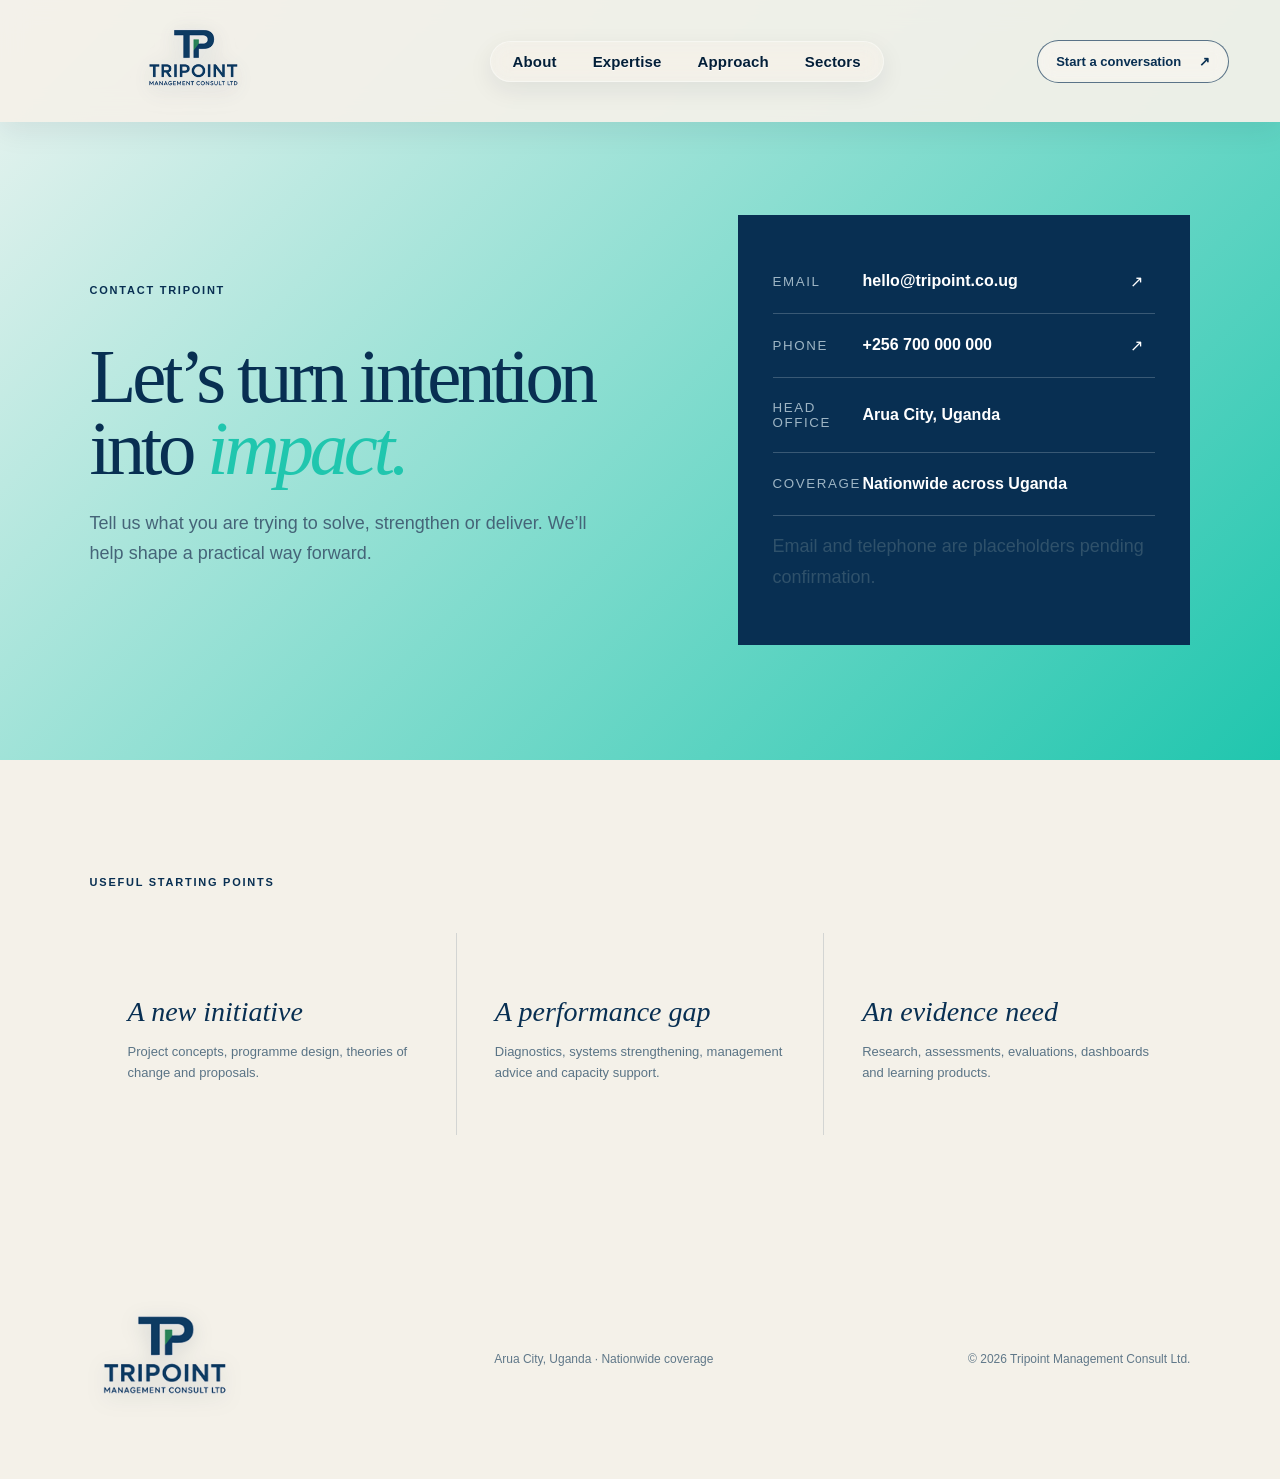
==== contact.html @ 62d31b32 "Add individual company pages" ====
<!doctype html><html lang="en"><head><meta charset="UTF-8"><meta name="viewport" content="width=device-width,initial-scale=1"><meta name="description" content="Contact Tripoint Management Consult Limited."><title>Contact | Tripoint</title><link rel="stylesheet" href="styles.css"><script defer src="script.js"></script></head><body class="inner-page"><header class="site-header"><a class="brand" href="index.html"><img src="assets/tripoint-logo-transparent.png" alt="Tripoint"></a><nav class="desktop-nav"><a href="about.html">About</a><a href="expertise.html">Expertise</a><a href="approach.html">Approach</a><a href="sectors.html">Sectors</a></nav><a class="nav-cta active" href="contact.html">Start a conversation <span>↗</span></a><button class="menu-toggle" aria-expanded="false" aria-controls="mobile-nav"><span></span><span></span><span></span></button><nav class="mobile-nav" id="mobile-nav"><a href="about.html">About</a><a href="expertise.html">Expertise</a><a href="approach.html">Approach</a><a href="sectors.html">Sectors</a><a href="contact.html">Contact</a></nav></header><main><section class="contact-page"><div class="reveal"><p class="section-kicker">Contact Tripoint</p><h1>Let’s turn intention<br>into <em>impact.</em></h1><p>Tell us what you are trying to solve, strengthen or deliver. We’ll help shape a practical way forward.</p></div><div class="contact-panel reveal"><a href="mailto:hello@tripoint.co.ug"><small>Email</small><strong>hello@tripoint.co.ug</strong><span>↗</span></a><a href="tel:+256700000000"><small>Phone</small><strong>+256 700 000 000</strong><span>↗</span></a><div><small>Head office</small><strong>Arua City, Uganda</strong></div><div><small>Coverage</small><strong>Nationwide across Uganda</strong></div><p class="placeholder-note">Email and telephone are placeholders pending confirmation.</p></div></section><section class="page-section"><p class="section-kicker">Useful starting points</p><div class="compact-grid"><article><h3>A new initiative</h3><p>Project concepts, programme design, theories of change and proposals.</p></article><article><h3>A performance gap</h3><p>Diagnostics, systems strengthening, management advice and capacity support.</p></article><article><h3>An evidence need</h3><p>Research, assessments, evaluations, dashboards and learning products.</p></article></div></section></main><footer class="simple-footer"><img src="assets/tripoint-logo-transparent.png" alt="Tripoint"><p>Arua City, Uganda · Nationwide coverage</p><p>© <span id="year"></span> Tripoint Management Consult Ltd.</p></footer></body></html>
---- styles.css ----
:root{--ink:#082f52;--ink-2:#071f35;--mint:#20c6ae;--paper:#f4f1e9;--white:#fff;--line:rgba(8,47,82,.15);--orange:#ef7554;--serif:Georgia,'Times New Roman',serif;--sans:Arial,Helvetica,sans-serif}*{box-sizing:border-box}html{scroll-behavior:smooth}body{margin:0;background:var(--paper);color:var(--ink);font-family:var(--sans);overflow-x:hidden}.noise{position:fixed;inset:0;pointer-events:none;z-index:99;opacity:.025;background-image:url("data:image/svg+xml,%3Csvg viewBox='0 0 140 140' xmlns='http://www.w3.org/2000/svg'%3E%3Cfilter id='n'%3E%3CfeTurbulence type='fractalNoise' baseFrequency='.9' numOctaves='3' stitchTiles='stitch'/%3E%3C/filter%3E%3Crect width='100%25' height='100%25' filter='url(%23n)' opacity='.8'/%3E%3C/svg%3E")}.site-header{height:90px;padding:12px 4vw;display:flex;align-items:center;justify-content:space-between;border-bottom:1px solid var(--line);position:absolute;top:0;left:0;width:100%;z-index:20}.brand{background:white;border-radius:4px;padding:8px 12px;display:block}.brand img{width:120px;height:50px;object-fit:contain;display:block}.desktop-nav{display:flex;gap:36px}.desktop-nav a,.nav-cta,.mobile-nav a{color:var(--ink);text-decoration:none;font-size:13px;font-weight:700}.nav-cta{border:1px solid var(--ink);border-radius:99px;padding:13px 18px}.nav-cta span,.button span{margin-left:14px}.menu-toggle,.mobile-nav{display:none}.hero{min-height:810px;padding:150px 5vw 42px;position:relative;display:grid;grid-template-columns:1fr 1fr;align-items:center;background:radial-gradient(circle at 83% 20%,rgba(32,198,174,.12),transparent 26%),var(--paper)}.hero-copy{z-index:3}.eyebrow,.section-kicker{text-transform:uppercase;font-size:11px;letter-spacing:.16em;font-weight:800}.eyebrow span{width:28px;height:2px;display:inline-block;background:var(--mint);vertical-align:middle;margin-right:10px}.hero h1,.section h2{font:400 clamp(58px,6vw,98px)/.92 var(--serif);letter-spacing:-.055em;margin:25px 0}.hero h1 em,.section h2 em{font-weight:400;color:var(--mint)}.hero-lede{max-width:550px;font-size:18px;line-height:1.7;color:#385a72}.hero-actions{display:flex;align-items:center;gap:32px;margin-top:38px}.button{padding:17px 22px;border-radius:99px;text-decoration:none;font-size:13px;font-weight:800}.primary{background:var(--ink);color:white}.text-link{color:var(--ink);text-decoration:none;font-size:13px;font-weight:800;border-bottom:1px solid currentColor;padding-bottom:5px}.text-link span{margin-left:14px}.hero-art{height:570px;position:relative}.hero-orbit{position:absolute;border:1px solid rgba(8,47,82,.18);border-radius:50%}.orbit-one{width:470px;height:470px;top:30px;left:50px}.orbit-two{width:300px;height:300px;top:110px;left:140px}.image-tile{position:absolute;margin:0;overflow:hidden;box-shadow:0 30px 80px rgba(7,31,53,.18)}.image-tile img{width:100%;height:100%;object-fit:cover}.tile-main{width:390px;height:480px;right:12px;top:25px;border-radius:180px 180px 18px 18px}.tile-growth{width:175px;height:220px;left:22px;bottom:28px;border:9px solid var(--paper);transform:rotate(-5deg)}.floating-card{position:absolute;background:var(--white);padding:18px 22px;box-shadow:0 20px 60px rgba(7,31,53,.13);z-index:3}.floating-card small{display:block;color:var(--mint);font-weight:bold}.floating-card strong{font:italic 28px var(--serif)}.floating-card p{font-size:11px;margin:4px 0 0;color:#547085}.card-insight{top:38px;left:10px;transform:rotate(-3deg)}.card-impact{right:-20px;bottom:28px;transform:rotate(3deg)}.stamp{position:absolute;z-index:4;right:270px;top:238px;width:122px;height:122px;border-radius:50%;background:var(--mint);display:grid;place-content:center;text-align:center;font:700 13px/1.25 var(--sans);transform:rotate(8deg)}.stamp span{font:italic 20px var(--serif)}.hero-footer{position:absolute;bottom:26px;left:5vw;right:5vw;border-top:1px solid var(--line);padding-top:18px;display:flex;gap:55px;align-items:center;font-size:11px;text-transform:uppercase;letter-spacing:.08em}.hero-footer p{margin:0}.hero-footer a{margin-left:auto;color:var(--ink);text-decoration:none}.section{padding:110px 6vw}.section-kicker{margin-bottom:45px}.statement-grid{display:grid;grid-template-columns:1.6fr .8fr;gap:9vw}.statement h2{font-size:clamp(48px,5.6vw,84px);margin:0}.statement-copy{font-size:16px;line-height:1.8;color:#48657a}.statement-copy p:first-child{font-size:19px;color:var(--ink)}.principles{display:grid;grid-template-columns:repeat(3,1fr);margin-top:80px;border-top:1px solid var(--line)}.principles article{padding:28px;border-right:1px solid var(--line)}.principles article:first-child{padding-left:0}.principles span,.why-grid span{color:var(--mint);font-size:12px}.principles h3{font:italic 34px var(--serif);margin:32px 0 8px}.principles p{color:#607889;font-size:13px}.services,.sectors{background:var(--ink-2);color:white}.services-heading{display:flex;justify-content:space-between;align-items:end;border-bottom:1px solid rgba(255,255,255,.15);padding-bottom:55px}.section-kicker.light{color:#86a4b9}.services-heading h2,.sector-title h2{font-size:clamp(50px,5vw,78px);margin:0}.services-heading>p{max-width:400px;color:#a9bdcb;line-height:1.7}.service-item{display:grid;grid-template-columns:65px 1fr 50px;gap:20px;padding:30px 5px;border-bottom:1px solid rgba(255,255,255,.14);align-items:center;transition:.3s}.service-item:hover{padding-left:18px;background:rgba(255,255,255,.04)}.service-no{color:var(--mint);font-size:11px}.service-item h3{font:400 30px var(--serif);margin:0}.service-item p{color:#94abbb;margin:7px 0 0}.service-arrow{border:1px solid rgba(255,255,255,.3);width:42px;height:42px;border-radius:50%;display:grid;place-items:center}.approach{display:grid;grid-template-columns:.9fr .7fr;gap:7vw}.approach-intro h2{font-size:clamp(50px,5vw,76px)}.approach-intro>p{line-height:1.7;color:#526d80;max-width:480px}.approach-visual{position:relative;height:430px;background:white;overflow:hidden;transform:rotate(2deg)}.approach-visual img{width:100%;height:100%;object-fit:cover;mix-blend-mode:multiply}.visual-label{position:absolute;right:18px;bottom:18px;background:var(--mint);padding:16px;font:italic 20px var(--serif)}.steps{grid-column:1/-1;display:grid;grid-template-columns:repeat(6,1fr);border-top:1px solid var(--line);margin-top:45px}.steps article{padding:28px 18px 10px;border-right:1px solid var(--line);min-height:190px}.steps article.active{background:var(--ink);color:white}.steps span{font-size:11px;color:var(--mint)}.steps h3{font:italic 25px var(--serif);margin:35px 0 10px}.steps p{font-size:12px;line-height:1.5;color:#60788a}.steps .active p{color:#a8bdcc}.sector-layout{display:grid;grid-template-columns:.8fr 1.2fr;gap:9vw}.sector-title p{color:#9fb4c2;line-height:1.7;max-width:430px}.sector-cloud{display:flex;flex-wrap:wrap;align-content:center;gap:12px}.sector-cloud span{border:1px solid rgba(255,255,255,.28);border-radius:99px;padding:15px 19px;font-size:13px}.sector-cloud span:nth-child(3n+1){background:var(--mint);color:var(--ink);border-color:var(--mint)}.sector-collage{margin-top:75px;display:grid;grid-template-columns:1fr .75fr .85fr;height:390px;gap:12px}.sector-collage figure{margin:0;overflow:hidden}.sector-collage img{width:100%;height:100%;object-fit:cover}.sector-collage figure:first-child img{mix-blend-mode:screen}.collage-note{background:var(--paper);color:var(--ink);padding:34px;display:flex;flex-direction:column;justify-content:center}.collage-note span{font-size:11px;text-transform:uppercase;letter-spacing:.15em;color:var(--orange)}.collage-note strong{font:italic 34px/1.05 var(--serif);margin:30px 0 15px}.collage-note p{font-size:12px;line-height:1.5}.why{display:grid;grid-template-columns:.8fr 1.2fr;gap:9vw}.why-copy h2{font-size:clamp(48px,5vw,74px)}.why-grid{display:grid;grid-template-columns:1fr 1fr}.why-grid article{padding:32px;border-bottom:1px solid var(--line);border-left:1px solid var(--line)}.why-grid h3{font:italic 28px var(--serif);margin:30px 0 10px}.why-grid p{color:#5c7587;font-size:13px;line-height:1.6}.contact{background:var(--mint);display:grid;grid-template-columns:.8fr 1fr;gap:8vw;align-items:center}.contact-art{height:500px;position:relative;background:white;overflow:hidden}.contact-art img{width:100%;height:100%;object-fit:cover;mix-blend-mode:multiply}.contact-badge{position:absolute;right:18px;bottom:18px;background:var(--ink);color:white;width:150px;height:150px;border-radius:50%;display:grid;place-content:center;text-align:center;font:italic 22px/1.2 var(--serif);transform:rotate(-5deg)}.contact-copy h2{font-size:clamp(50px,5vw,78px)}.contact-copy h2 em{color:white}.contact-copy>p{max-width:520px;line-height:1.7}.contact-links{margin-top:38px;border-top:1px solid rgba(8,47,82,.3)}.contact-links a{display:grid;grid-template-columns:90px 1fr 30px;align-items:center;padding:19px 0;border-bottom:1px solid rgba(8,47,82,.3);color:var(--ink);text-decoration:none}.contact-links small{text-transform:uppercase;letter-spacing:.12em}.placeholder-note{display:block;margin-top:15px;opacity:.65}footer{padding:55px 5vw 30px;background:var(--paper);display:grid;grid-template-columns:1.4fr 1fr 1fr 1.2fr;gap:30px;align-items:start}footer img{width:130px}footer small{text-transform:uppercase;letter-spacing:.13em;font-size:9px;color:#6b8190}footer p{font-size:12px;line-height:1.6}.footer-end{text-align:right}.footer-end a{color:var(--ink);text-decoration:none;font-weight:bold}.reveal{opacity:0;transform:translateY(22px);transition:opacity .75s ease,transform .75s ease}.reveal.visible{opacity:1;transform:none}
@media(max-width:900px){.desktop-nav,.nav-cta{display:none}.menu-toggle{display:flex;background:none;border:0;flex-direction:column;gap:6px;padding:12px}.menu-toggle span{width:26px;height:2px;background:var(--ink)}.mobile-nav{display:flex;position:absolute;top:78px;left:4vw;right:4vw;background:var(--ink);padding:25px;flex-direction:column;gap:20px;transform:scaleY(0);transform-origin:top;opacity:0;transition:.25s}.mobile-nav.open{transform:scaleY(1);opacity:1}.mobile-nav a{color:white}.hero{grid-template-columns:1fr;padding-top:135px}.hero-art{margin-top:35px}.hero-footer{display:none}.statement-grid,.approach,.sector-layout,.why,.contact{grid-template-columns:1fr}.steps{grid-template-columns:repeat(3,1fr)}.sector-collage{grid-template-columns:1fr 1fr;height:auto}.sector-collage figure{height:330px}.collage-note{grid-column:1/-1}.services-heading{align-items:start;gap:30px}.services-heading,.hero-actions{flex-direction:column}.why-grid{margin-top:0}footer{grid-template-columns:1fr 1fr}.footer-end{text-align:left}}
@media(max-width:600px){.site-header{height:78px}.brand img{width:92px;height:38px}.hero{padding:115px 22px 50px;min-height:auto}.hero h1{font-size:53px}.hero-art{height:470px}.tile-main{width:77%;height:380px}.tile-growth{width:145px;height:180px;left:-5px}.card-insight{display:none}.card-impact{right:0}.stamp{right:auto;left:10px;top:205px}.section{padding:78px 22px}.section h2{font-size:47px}.statement-grid{gap:35px}.principles{grid-template-columns:1fr}.principles article{border-right:0;border-bottom:1px solid var(--line);padding-left:0}.services-heading h2,.sector-title h2{font-size:47px}.services-heading>p{margin:0}.service-item{grid-template-columns:40px 1fr 35px}.service-item h3{font-size:23px}.service-item p{font-size:12px}.service-arrow{width:34px;height:34px}.approach-visual{height:360px}.steps{grid-template-columns:1fr 1fr}.steps article{min-height:170px}.sector-collage{display:block}.sector-collage figure{height:280px;margin-bottom:12px}.why-grid{grid-template-columns:1fr}.why-grid article{border-left:0;padding-left:0}.contact-art{height:360px}.contact-copy h2{font-size:48px}.contact-links a{grid-template-columns:65px 1fr 20px}.contact-links strong{font-size:13px}footer{grid-template-columns:1fr}.footer-end{text-align:left}}
@media(prefers-reduced-motion:reduce){html{scroll-behavior:auto}.reveal{opacity:1;transform:none;transition:none}}

/* Transparent cutouts and dimensional collage treatment */
.brand{background:transparent;padding:0}.brand img{width:145px;height:60px;filter:drop-shadow(0 5px 12px rgba(7,31,53,.16))}
.tile-main{width:335px;height:430px;right:10px;top:30px;opacity:.72}
.tile-growth{display:none}
.hero-cutout{position:absolute;z-index:3;object-fit:contain;filter:drop-shadow(0 30px 24px rgba(7,31,53,.3));transform-origin:center bottom}
.hero-consultant{width:340px;height:400px;right:175px;bottom:5px;transform:rotate(-4deg)}
.hero-capital{width:225px;height:310px;right:-65px;bottom:-12px;transform:rotate(9deg)}
.approach-visual{background:linear-gradient(145deg,#dff8f2,#fff);isolation:isolate}
.approach-visual:after{content:'';position:absolute;left:14%;right:12%;bottom:25px;height:30px;border-radius:50%;background:rgba(7,31,53,.2);filter:blur(18px);z-index:-1}
.approach-visual img{width:115%;height:112%;object-fit:contain;mix-blend-mode:normal;position:relative;z-index:2;filter:drop-shadow(18px 24px 15px rgba(7,31,53,.24));transform:translate(-6%,3%) rotate(-2deg)}
.depth-disc{position:absolute;width:330px;height:330px;border-radius:50%;background:var(--mint);right:-50px;top:45px;box-shadow:-22px 24px 0 rgba(8,47,82,.12);z-index:0}
.cutout-stage{position:relative;isolation:isolate;overflow:visible!important;background:radial-gradient(circle at 45% 45%,rgba(32,198,174,.2),transparent 56%)}
.cutout-stage:after{content:'';position:absolute;left:15%;right:15%;bottom:5%;height:28px;background:#0008;border-radius:50%;filter:blur(18px);z-index:-1}
.cutout-stage img{position:absolute;width:108%;height:112%;object-fit:contain;filter:drop-shadow(12px 24px 16px rgba(0,0,0,.36));z-index:2}
.stage-project img{left:-5%;top:-5%;transform:rotate(-6deg)}
.stage-capital img{left:4%;top:-7%;transform:rotate(8deg) scale(1.06)}
.stage-ring{position:absolute;width:245px;height:245px;border:42px solid var(--mint);border-radius:50%;left:18%;top:18%;transform:rotateX(66deg) rotateZ(-10deg);box-shadow:0 18px 0 rgba(0,0,0,.15);z-index:1}
.stage-grid{position:absolute;inset:12%;background-image:linear-gradient(rgba(255,255,255,.11) 1px,transparent 1px),linear-gradient(90deg,rgba(255,255,255,.11) 1px,transparent 1px);background-size:28px 28px;transform:perspective(300px) rotateX(57deg);z-index:0}
.contact-art{background:linear-gradient(145deg,#f8f5ed,#dff8f2);isolation:isolate}
.contact-art:after{content:'';position:absolute;left:12%;right:12%;bottom:7%;height:30px;border-radius:50%;background:rgba(7,31,53,.22);filter:blur(16px);z-index:-1}
.contact-art img{width:105%;height:105%;object-fit:contain;mix-blend-mode:normal;position:relative;z-index:2;filter:drop-shadow(14px 28px 18px rgba(7,31,53,.25));transform:translate(-5%,-2%) rotate(-4deg)}
.contact-ring{position:absolute;border:1px solid rgba(8,47,82,.24);border-radius:50%;z-index:0}.contact-ring.one{width:330px;height:330px;left:10%;top:15%}.contact-ring.two{width:220px;height:220px;left:22%;top:26%;border-width:35px;border-color:rgba(32,198,174,.3)}
footer img{width:155px;filter:drop-shadow(0 5px 10px rgba(7,31,53,.13))}
@media(max-width:600px){.brand img{width:118px;height:48px}.hero-consultant{width:285px;height:340px;right:75px}.hero-capital{width:160px;height:240px;right:-50px}.tile-main{width:76%;height:350px}.stage-ring{width:190px;height:190px;left:12%;top:20%}}

/* Hero revision: handshake background with consultant kept beside the message */
.site-header{height:112px;border-bottom-color:rgba(8,47,82,.2)}
.brand img{width:205px;height:88px}
.hero{min-height:820px;background-image:linear-gradient(90deg,rgba(244,241,233,.97) 0%,rgba(244,241,233,.92) 37%,rgba(244,241,233,.52) 63%,rgba(244,241,233,.16) 100%),url('assets/1000597042.jpg');background-size:cover;background-position:center 46%;background-repeat:no-repeat}
.hero:after{content:'';position:absolute;inset:0;background:linear-gradient(180deg,transparent 68%,rgba(244,241,233,.84) 100%);pointer-events:none}
.hero-copy,.hero-art,.hero-footer{position:relative;z-index:2}
.hero-art{height:590px}
.hero-consultant{width:520px;height:570px;right:0;bottom:-18px;transform:rotate(-2deg);filter:drop-shadow(0 32px 25px rgba(7,31,53,.38))}
.orbit-one{width:510px;height:510px;left:5%;top:30px;border-color:rgba(8,47,82,.28);background:rgba(32,198,174,.08);backdrop-filter:blur(2px)}
.orbit-two{width:330px;height:330px;left:24%;top:120px;border-color:rgba(255,255,255,.55)}
.card-insight{top:85px;left:2%}.card-impact{right:-1%;bottom:38px}.stamp{right:auto;left:2%;top:300px}
.hero-footer{position:absolute}
@media(max-width:900px){.site-header{height:94px}.brand img{width:170px;height:70px}.hero{grid-template-columns:minmax(0,1.05fr) minmax(150px,.95fr);min-height:700px;padding:125px 4vw 36px;background-image:linear-gradient(90deg,rgba(244,241,233,.96) 0%,rgba(244,241,233,.82) 48%,rgba(244,241,233,.28) 100%),url('assets/1000597042.jpg')}.hero-art{height:490px;margin-top:0}.hero-consultant{width:380px;height:470px;right:-76px;bottom:-10px}.hero h1{font-size:clamp(45px,7.5vw,67px)}.hero-lede{font-size:15px;line-height:1.55;max-width:420px}.hero-actions{align-items:flex-start;gap:18px}.card-insight,.card-impact,.stamp{display:none}.orbit-one{width:360px;height:360px;left:-20px;top:70px}.orbit-two{width:230px;height:230px;left:35px;top:140px}}
@media(max-width:600px){.site-header{height:88px;padding:8px 18px}.brand img{width:158px;height:66px}.hero{grid-template-columns:minmax(0,1.08fr) minmax(118px,.72fr);min-height:620px;padding:110px 16px 25px 20px;align-items:center;background-position:58% center}.hero-copy{align-self:center}.hero h1{font-size:clamp(37px,10.5vw,49px);line-height:.94;margin:15px 0}.eyebrow{font-size:8px;line-height:1.5}.eyebrow span{width:18px;margin-right:6px}.hero-lede{font-size:12px;line-height:1.48;margin-right:-8px}.hero-actions{margin-top:22px}.hero-actions .text-link{display:none}.button{font-size:11px;padding:13px 14px}.hero-art{height:410px;align-self:center}.hero-consultant{width:285px;height:400px;right:-92px;bottom:0}.orbit-one{width:245px;height:245px;left:-35px;top:83px}.orbit-two{display:none}.hero-footer{display:none}}

/* Full-photo hero and strict mobile viewport containment */
html,body{width:100%;max-width:100%;overflow-x:clip}
.hero{overflow:hidden;background-image:linear-gradient(90deg,rgba(7,31,53,.86) 0%,rgba(7,31,53,.69) 42%,rgba(7,31,53,.3) 72%,rgba(7,31,53,.15) 100%),url('assets/1000597042.jpg')}
.hero:after{background:linear-gradient(180deg,rgba(7,31,53,.08) 55%,rgba(7,31,53,.62) 100%)}
.site-header{border-bottom-color:rgba(255,255,255,.3)}
.site-header .brand{background:rgba(255,255,255,.92);padding:5px 11px;border-radius:5px;box-shadow:0 10px 30px rgba(7,31,53,.18);backdrop-filter:blur(8px)}
.desktop-nav a,.nav-cta{color:#fff}.nav-cta{border-color:rgba(255,255,255,.7);background:rgba(7,31,53,.18);backdrop-filter:blur(8px)}
.hero-copy{color:#fff}.hero-lede{color:rgba(255,255,255,.86)}.hero .text-link{color:#fff}.hero-footer{color:#fff;border-top-color:rgba(255,255,255,.35)}.hero-footer a{color:#fff}
.orbit-one{background:rgba(32,198,174,.1);border-color:rgba(255,255,255,.42)}
@media(max-width:900px){.hero{background-image:linear-gradient(90deg,rgba(7,31,53,.9) 0%,rgba(7,31,53,.67) 50%,rgba(7,31,53,.2) 100%),url('assets/1000597042.jpg');overflow:hidden}.hero-copy,.hero-art{min-width:0;max-width:100%}.hero-art{overflow:visible}.menu-toggle span{background:#fff}.mobile-nav{left:16px;right:16px;width:auto}}
@media(max-width:600px){.site-header{max-width:100vw}.hero{width:100%;max-width:100vw;grid-template-columns:minmax(0,58%) minmax(0,42%);padding-left:18px;padding-right:0;background-position:55% center}.hero-copy{width:100%;min-width:0}.hero h1{font-size:clamp(34px,10vw,45px);overflow-wrap:normal}.hero-lede{margin-right:0}.hero-art{width:100%;min-width:0;overflow:visible}.hero-consultant{width:245px;height:360px;right:-72px;max-width:none}.orbit-one{width:210px;height:210px;left:-25px}.brand{max-width:165px}.brand img{width:155px;max-width:100%}.menu-toggle{flex:0 0 auto}}

/* Final hero positioning */
.hero-orbit{display:none}
.brand img{width:235px;height:94px}
.hero-consultant{bottom:34px}
@media(max-width:900px){.brand img{width:200px;height:78px}.hero-consultant{bottom:28px}}
@media(max-width:600px){.site-header .brand{max-width:190px}.brand img{width:180px;height:70px}.hero-consultant{bottom:30px}}

/* Project-management hero artwork */
.hero-consultant{width:485px;height:520px;right:2%;bottom:42px;border-radius:28px;object-fit:cover;transform:rotate(2deg);box-shadow:0 34px 70px rgba(0,0,0,.34);filter:none}
@media(max-width:900px){.hero-consultant{width:350px;height:400px;right:-28px;bottom:48px;border-radius:22px}}
@media(max-width:600px){.hero-consultant{width:205px;height:250px;right:-15px;bottom:88px;border-radius:16px;transform:rotate(1deg)}}

/* Lightened glass header with logo directly on the page */
.site-header{height:122px;background:linear-gradient(180deg,rgba(244,241,233,.86),rgba(244,241,233,.5));border-bottom-color:rgba(255,255,255,.42);backdrop-filter:blur(16px);-webkit-backdrop-filter:blur(16px)}
.site-header .brand{background:transparent;padding:0;border-radius:0;box-shadow:none;backdrop-filter:none}
.brand img{width:285px;height:108px;filter:drop-shadow(0 5px 9px rgba(255,255,255,.5)) drop-shadow(0 4px 10px rgba(7,31,53,.14))}
.desktop-nav a,.nav-cta{color:var(--ink)}.nav-cta{border-color:rgba(8,47,82,.65);background:rgba(255,255,255,.2)}
@media(max-width:900px){.site-header{height:106px}.brand img{width:245px;height:92px}.menu-toggle span{background:var(--ink)}}
@media(max-width:600px){.site-header{height:100px;padding:6px 16px}.site-header .brand{max-width:225px}.brand img{width:220px;height:84px}}

/* Transparent 3D project-management hero */
.hero-art{perspective:1000px;transform-style:preserve-3d}
.hero-art:after{content:'';position:absolute;width:390px;height:58px;right:5%;bottom:54px;border-radius:50%;background:rgba(0,0,0,.42);filter:blur(23px);transform:rotateX(68deg);z-index:1}
.hero-consultant{width:520px;height:545px;right:0;bottom:58px;border-radius:0;object-fit:contain;box-shadow:none;filter:drop-shadow(18px 32px 20px rgba(0,0,0,.5)) drop-shadow(-8px 10px 10px rgba(32,198,174,.16));transform:perspective(900px) rotateY(-9deg) rotateX(2deg) rotateZ(2deg) translateZ(34px);z-index:3}
@media(max-width:900px){.hero-art:after{width:285px;height:42px;right:-3%;bottom:67px}.hero-consultant{width:390px;height:430px;right:-35px;bottom:70px;filter:drop-shadow(13px 25px 15px rgba(0,0,0,.48));transform:perspective(800px) rotateY(-8deg) rotateZ(2deg) translateZ(24px)}}
@media(max-width:600px){.hero-art:after{width:180px;height:30px;right:-13px;bottom:115px;filter:blur(14px)}.hero-consultant{width:225px;height:280px;right:-20px;bottom:122px;filter:drop-shadow(9px 18px 10px rgba(0,0,0,.5));transform:perspective(650px) rotateY(-7deg) rotateZ(1deg) translateZ(16px)}}

/* Seamless blurred fade over the real hero image */
.site-header{background:transparent;border-bottom:0;backdrop-filter:none;-webkit-backdrop-filter:none}
.hero:before{content:'';position:absolute;z-index:1;left:-2%;right:-2%;top:-22px;height:245px;background-image:linear-gradient(rgba(244,241,233,.56),rgba(244,241,233,.28)),url('assets/1000597042.jpg');background-size:cover;background-position:center 46%;filter:blur(15px) brightness(1.17);transform:scale(1.035);pointer-events:none;-webkit-mask-image:linear-gradient(to bottom,#000 0%,#000 26%,rgba(0,0,0,.78) 48%,rgba(0,0,0,.28) 76%,transparent 100%);mask-image:linear-gradient(to bottom,#000 0%,#000 26%,rgba(0,0,0,.78) 48%,rgba(0,0,0,.28) 76%,transparent 100%)}
@media(max-width:900px){.hero:before{height:220px;filter:blur(14px) brightness(1.18)}}
@media(max-width:600px){.hero:before{top:-18px;height:195px;left:-5%;right:-5%;filter:blur(13px) brightness(1.2);-webkit-mask-image:linear-gradient(to bottom,#000 0%,rgba(0,0,0,.85) 36%,rgba(0,0,0,.3) 74%,transparent 100%);mask-image:linear-gradient(to bottom,#000 0%,rgba(0,0,0,.85) 36%,rgba(0,0,0,.3) 74%,transparent 100%)}}

/* Balanced mobile brand and three-line menu */
@media(max-width:600px){.site-header .brand{margin-left:-15px}.menu-toggle{margin-right:-4px;gap:5px}.menu-toggle span{width:28px;height:2px;border-radius:2px}}

/* Tighter mobile header and higher first-screen content */
@media(max-width:600px){.site-header .brand{margin-left:-32px}.hero{min-height:585px;padding-top:100px;align-items:start}.hero-copy{align-self:start;padding-top:18px}.hero-art{align-self:start;margin-top:0;height:390px}.hero-consultant{bottom:105px}.hero-art:after{bottom:98px}}

/* Strong mobile logo offset requested */
@media(max-width:600px){.site-header .brand{margin-left:-70px}}

/* Keep the existing header appearance fixed while scrolling */
.site-header{position:fixed;top:0;left:0;right:0}

/* Matching header surface after the page begins scrolling */
.site-header{transition:background-color .3s ease,box-shadow .3s ease,backdrop-filter .3s ease}
.site-header.scrolled{background:rgba(244,241,233,.94);box-shadow:0 10px 30px rgba(7,31,53,.1);backdrop-filter:blur(14px);-webkit-backdrop-filter:blur(14px)}

/* Higher-contrast desktop navigation */
.desktop-nav{padding:11px 22px;border:1px solid rgba(255,255,255,.42);border-radius:999px;background:rgba(244,241,233,.36);backdrop-filter:blur(10px);-webkit-backdrop-filter:blur(10px);box-shadow:0 8px 24px rgba(7,31,53,.08)}
.desktop-nav a{color:#031f38;font-size:15px;font-weight:800;letter-spacing:.01em;text-shadow:0 1px 0 rgba(255,255,255,.7)}

/* Updated hero background image */
.hero{background-image:linear-gradient(90deg,rgba(7,31,53,.86) 0%,rgba(7,31,53,.69) 42%,rgba(7,31,53,.3) 72%,rgba(7,31,53,.15) 100%),url('assets/hero-handshake-background.jpg');background-position:center center}
.hero:before{background-image:linear-gradient(rgba(244,241,233,.56),rgba(244,241,233,.28)),url('assets/hero-handshake-background.jpg');background-position:center center}
@media(max-width:900px){.hero{background-image:linear-gradient(90deg,rgba(7,31,53,.9) 0%,rgba(7,31,53,.67) 50%,rgba(7,31,53,.2) 100%),url('assets/hero-handshake-background.jpg')}}
@media(max-width:600px){.hero{background-position:52% center}.hero:before{background-position:52% center}}

/* Individual pages */
.inner-page{background:var(--paper)}.inner-page .site-header{background:rgba(244,241,233,.94);box-shadow:0 8px 28px rgba(7,31,53,.08);backdrop-filter:blur(14px)}.inner-page .desktop-nav a.active{color:var(--mint)}
.page-hero{min-height:690px;padding:175px 7vw 70px;display:grid;grid-template-columns:1.1fr .9fr;align-items:center;gap:6vw;background:linear-gradient(135deg,#edf4f1,var(--paper));overflow:hidden}.page-hero h1,.contact-page h1{font:400 clamp(58px,6vw,94px)/.94 var(--serif);letter-spacing:-.055em;margin:22px 0}.page-hero h1 em,.contact-page h1 em,.page-section h2 em,.page-cta h2 em{color:var(--mint);font-weight:400}.page-hero>div>p:last-child,.contact-page>div>p:last-child{font-size:18px;line-height:1.7;color:#456478;max-width:620px}.page-hero-art{height:470px;position:relative}.page-hero-art:after{content:'';position:absolute;left:16%;right:8%;bottom:5%;height:35px;border-radius:50%;background:rgba(7,31,53,.18);filter:blur(18px)}.page-hero-art img{width:100%;height:100%;object-fit:contain;position:relative;z-index:2;filter:drop-shadow(15px 28px 18px rgba(7,31,53,.25));transform:rotate(2deg)}
.page-section{padding:105px 7vw}.page-section.split{display:grid;grid-template-columns:1fr 1fr;gap:10vw}.page-section h2{font:400 clamp(46px,5vw,72px)/1 var(--serif);letter-spacing:-.04em;margin:20px 0}.prose{font-size:18px;line-height:1.8;color:#496679}.dark-panel{background:var(--ink-2);color:white}.value-grid,.compact-grid{display:grid;grid-template-columns:repeat(3,1fr);gap:1px;background:rgba(8,47,82,.14)}.dark-panel .value-grid,.dark-panel .compact-grid{background:rgba(255,255,255,.13)}.value-grid article,.compact-grid article{padding:38px;background:var(--paper)}.dark-panel .value-grid article,.dark-panel .compact-grid article{background:var(--ink-2)}.value-grid span,.service-cards span{color:var(--mint);font-size:12px}.value-grid h3,.compact-grid h3,.service-cards h3,.sector-cards h3{font:italic 28px var(--serif);margin:25px 0 12px}.value-grid p,.compact-grid p,.service-cards p,.sector-cards p{font-size:13px;line-height:1.65;color:#5a7486}.dark-panel p{color:#a9bdcb}
.service-cards,.sector-cards{display:grid;grid-template-columns:repeat(3,1fr);gap:14px}.service-cards article,.sector-cards article{background:white;padding:34px;min-height:240px;border-top:3px solid var(--mint);transition:.25s}.service-cards article:hover,.sector-cards article:hover{transform:translateY(-6px);box-shadow:0 18px 40px rgba(7,31,53,.1)}
.process-list{border-top:1px solid var(--line)}.process-list article{display:grid;grid-template-columns:80px 1fr;gap:25px;padding:34px 0;border-bottom:1px solid var(--line)}.process-list b{color:var(--mint)}.process-list h3{font:italic 34px var(--serif);margin:0 0 8px}.process-list p{margin:0;color:#587286;line-height:1.7}
.page-cta{padding:90px 7vw;background:var(--mint);display:flex;justify-content:space-between;align-items:center;gap:40px}.page-cta h2{font:400 clamp(42px,4.5vw,68px)/1 var(--serif);letter-spacing:-.04em;margin:0}.page-cta h2 em{color:white}.contact-page{min-height:760px;padding:190px 7vw 90px;display:grid;grid-template-columns:1fr .85fr;gap:9vw;align-items:center;background:linear-gradient(135deg,#edf4f1,var(--mint))}.contact-panel{background:var(--ink);color:white;padding:35px}.contact-panel>a,.contact-panel>div{display:grid;grid-template-columns:90px 1fr 25px;align-items:center;color:white;text-decoration:none;padding:22px 0;border-bottom:1px solid rgba(255,255,255,.2)}.contact-panel small{text-transform:uppercase;letter-spacing:.12em;color:#9eb5c4}.contact-panel strong{font-size:16px}.simple-footer{padding:45px 7vw;display:flex;align-items:center;justify-content:space-between;gap:30px;background:var(--paper)}.simple-footer img{width:150px}.simple-footer p{font-size:12px;color:#607889}.inner-page .reveal.visible{opacity:1}
@media(max-width:900px){.page-hero,.contact-page{grid-template-columns:1fr 1fr;padding-top:145px;min-height:620px}.page-hero h1,.contact-page h1{font-size:58px}.page-hero-art{height:380px}.service-cards,.sector-cards{grid-template-columns:1fr 1fr}.value-grid,.compact-grid{grid-template-columns:1fr 1fr}.page-section.split{grid-template-columns:1fr;gap:25px}}
@media(max-width:600px){.inner-page .site-header .brand{margin-left:-70px}.page-hero,.contact-page{grid-template-columns:58% 42%;padding:118px 16px 55px 20px;min-height:570px;gap:0;align-items:start}.page-hero h1,.contact-page h1{font-size:40px;margin:16px 0}.page-hero>div>p:last-child,.contact-page>div>p:last-child{font-size:12px;line-height:1.55}.page-hero-art{height:330px}.page-hero-art img{width:210px;max-width:none;position:absolute;right:-55px;top:18px}.page-section{padding:72px 22px}.page-section h2{font-size:44px}.service-cards,.sector-cards,.value-grid,.compact-grid{grid-template-columns:1fr}.service-cards article,.sector-cards article{min-height:auto}.process-list article{grid-template-columns:45px 1fr}.page-cta{padding:60px 22px;display:block}.page-cta h2{font-size:42px;margin-bottom:30px}.contact-panel{grid-column:1/-1;margin-top:30px;padding:24px}.contact-page{display:block}.simple-footer{padding:35px 22px;display:block}.simple-footer img{width:135px}.mobile-nav{top:100px}}

/* Transparent growth-support hero replacement */
.hero-consultant{width:535px;height:535px;object-fit:contain;transform:perspective(900px) rotateY(-7deg) rotateX(2deg) rotateZ(1deg) translateZ(34px)}
@media(max-width:900px){.hero-consultant{width:405px;height:405px;right:-25px;transform:perspective(800px) rotateY(-6deg) rotateZ(1deg) translateZ(24px)}}
@media(max-width:600px){.hero-consultant{width:235px;height:260px;right:-22px;transform:perspective(650px) rotateY(-5deg) rotateZ(1deg) translateZ(16px)}}

/* Golden growth-chart hero cutout */
.hero-consultant{width:550px;height:550px;filter:drop-shadow(16px 28px 18px rgba(0,0,0,.5)) drop-shadow(-6px 8px 10px rgba(255,184,0,.2))}
@media(max-width:900px){.hero-consultant{width:415px;height:415px}}
@media(max-width:600px){.hero-consultant{width:240px;height:270px}}
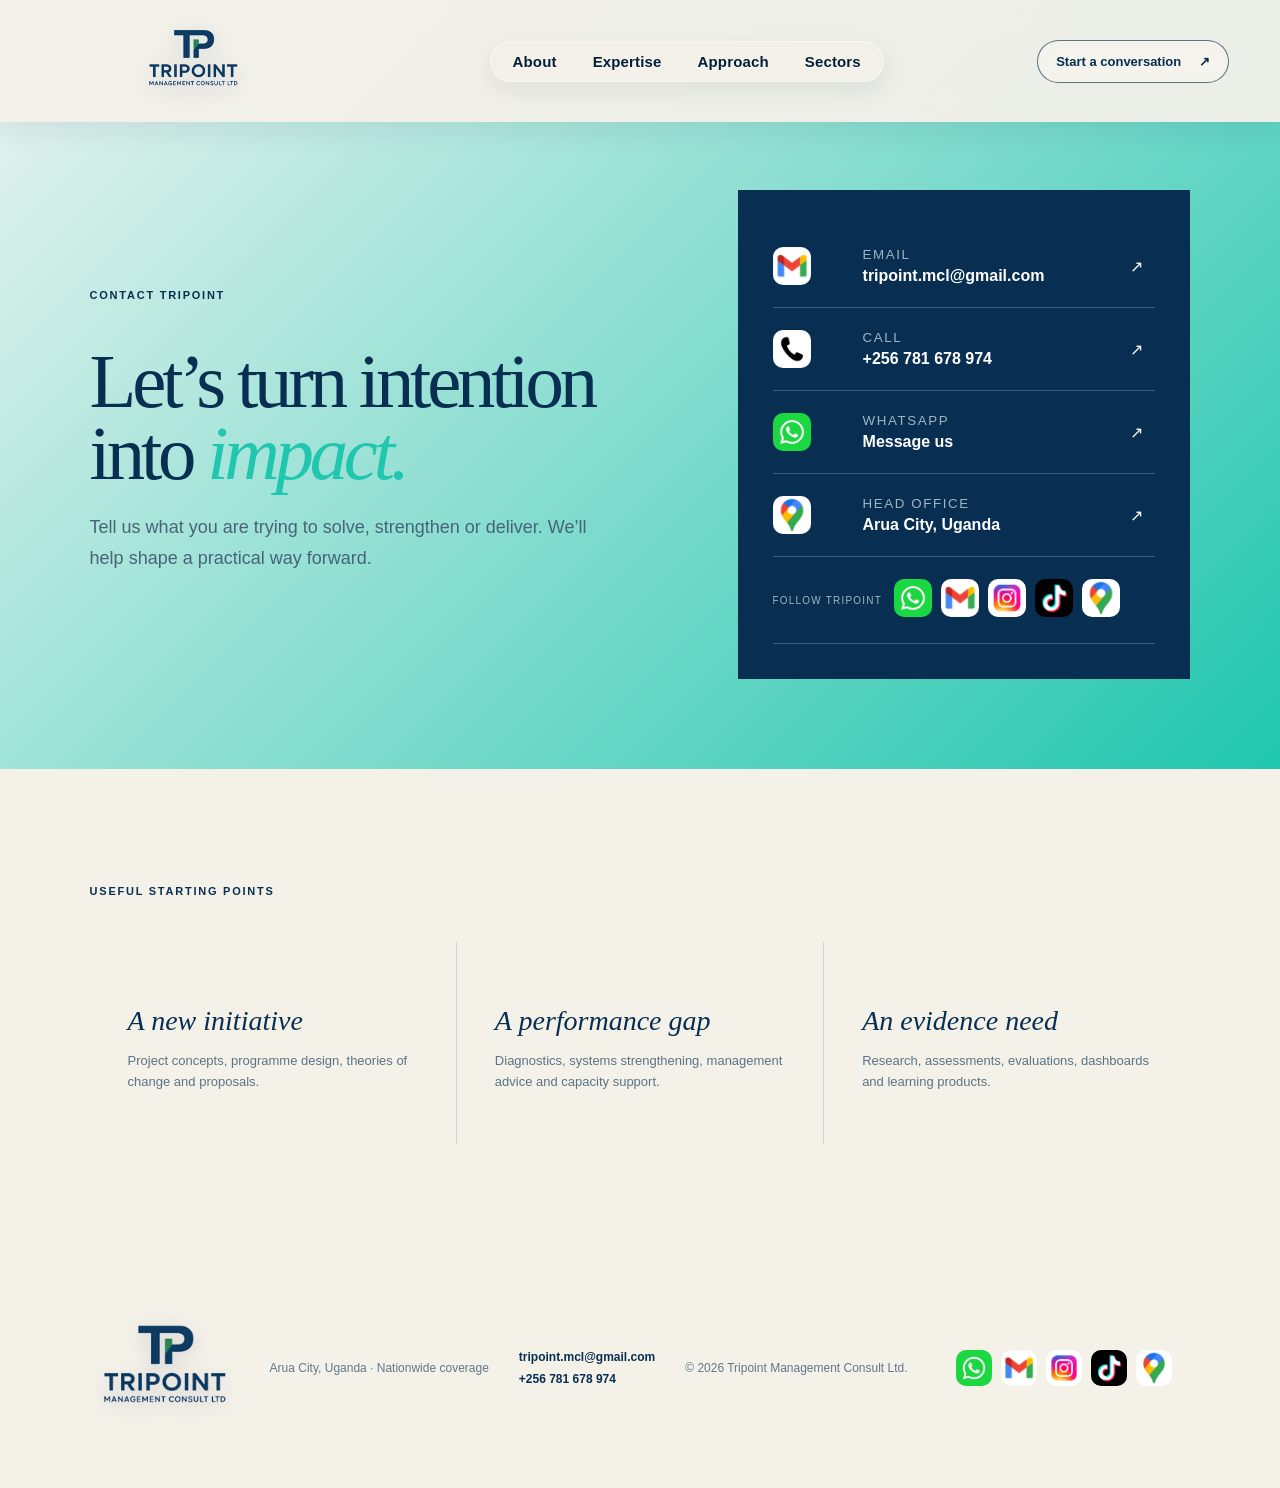
==== commit bcd8799b: "Add contact channels and responsive site refinements" ====
--- a/contact.html
+++ b/contact.html
@@ -1 +1,34 @@
-<!doctype html><html lang="en"><head><meta charset="UTF-8"><meta name="viewport" content="width=device-width,initial-scale=1"><meta name="description" content="Contact Tripoint Management Consult Limited."><title>Contact | Tripoint</title><link rel="stylesheet" href="styles.css"><script defer src="script.js"></script></head><body class="inner-page"><header class="site-header"><a class="brand" href="index.html"><img src="assets/tripoint-logo-transparent.png" alt="Tripoint"></a><nav class="desktop-nav"><a href="about.html">About</a><a href="expertise.html">Expertise</a><a href="approach.html">Approach</a><a href="sectors.html">Sectors</a></nav><a class="nav-cta active" href="contact.html">Start a conversation <span>↗</span></a><button class="menu-toggle" aria-expanded="false" aria-controls="mobile-nav"><span></span><span></span><span></span></button><nav class="mobile-nav" id="mobile-nav"><a href="about.html">About</a><a href="expertise.html">Expertise</a><a href="approach.html">Approach</a><a href="sectors.html">Sectors</a><a href="contact.html">Contact</a></nav></header><main><section class="contact-page"><div class="reveal"><p class="section-kicker">Contact Tripoint</p><h1>Let’s turn intention<br>into <em>impact.</em></h1><p>Tell us what you are trying to solve, strengthen or deliver. We’ll help shape a practical way forward.</p></div><div class="contact-panel reveal"><a href="mailto:hello@tripoint.co.ug"><small>Email</small><strong>hello@tripoint.co.ug</strong><span>↗</span></a><a href="tel:+256700000000"><small>Phone</small><strong>+256 700 000 000</strong><span>↗</span></a><div><small>Head office</small><strong>Arua City, Uganda</strong></div><div><small>Coverage</small><strong>Nationwide across Uganda</strong></div><p class="placeholder-note">Email and telephone are placeholders pending confirmation.</p></div></section><section class="page-section"><p class="section-kicker">Useful starting points</p><div class="compact-grid"><article><h3>A new initiative</h3><p>Project concepts, programme design, theories of change and proposals.</p></article><article><h3>A performance gap</h3><p>Diagnostics, systems strengthening, management advice and capacity support.</p></article><article><h3>An evidence need</h3><p>Research, assessments, evaluations, dashboards and learning products.</p></article></div></section></main><footer class="simple-footer"><img src="assets/tripoint-logo-transparent.png" alt="Tripoint"><p>Arua City, Uganda · Nationwide coverage</p><p>© <span id="year"></span> Tripoint Management Consult Ltd.</p></footer></body></html>
+<!doctype html>
+<html lang="en">
+<head>
+  <meta charset="UTF-8">
+  <meta name="viewport" content="width=device-width,initial-scale=1">
+  <meta name="description" content="Contact Tripoint Management Consult Limited.">
+  <title>Contact | Tripoint</title>
+  <link rel="stylesheet" href="styles.css">
+  <script defer src="script.js"></script>
+</head>
+<body class="inner-page">
+  <header class="site-header">
+    <a class="brand" href="index.html"><img src="assets/tripoint-logo-transparent.png" alt="Tripoint"></a>
+    <nav class="desktop-nav"><a href="about.html">About</a><a href="expertise.html">Expertise</a><a href="approach.html">Approach</a><a href="sectors.html">Sectors</a></nav>
+    <a class="nav-cta active" href="contact.html">Start a conversation <span>↗</span></a>
+    <button class="menu-toggle" aria-expanded="false" aria-controls="mobile-nav" aria-label="Open menu"><span></span><span></span><span></span></button>
+    <nav class="mobile-nav" id="mobile-nav"><a href="about.html">About</a><a href="expertise.html">Expertise</a><a href="approach.html">Approach</a><a href="sectors.html">Sectors</a><a href="contact.html">Contact</a></nav>
+  </header>
+  <main>
+    <section class="contact-page">
+      <div class="reveal"><p class="section-kicker">Contact Tripoint</p><h1>Let’s turn intention<br>into <em>impact.</em></h1><p>Tell us what you are trying to solve, strengthen or deliver. We’ll help shape a practical way forward.</p></div>
+      <div class="contact-panel reveal">
+        <a href="mailto:tripoint.mcl@gmail.com"><img src="assets/gmail.jpg" alt=""><span><small>Email</small><strong>tripoint.mcl@gmail.com</strong></span><b>↗</b></a>
+        <a href="tel:+256781678974"><img src="assets/phone.jpg" alt=""><span><small>Call</small><strong>+256 781 678 974</strong></span><b>↗</b></a>
+        <a href="https://wa.me/256781678974" target="_blank" rel="noopener"><img src="assets/whatsapp.jpg" alt=""><span><small>WhatsApp</small><strong>Message us</strong></span><b>↗</b></a>
+        <a href="https://www.google.com/maps/search/?api=1&query=Arua+City+Uganda" target="_blank" rel="noopener"><img src="assets/maps.jpg" alt=""><span><small>Head office</small><strong>Arua City, Uganda</strong></span><b>↗</b></a>
+        <div class="contact-panel-socials"><span>Follow Tripoint</span><div class="social-links"><a href="#" data-placeholder-link aria-disabled="true" aria-label="Instagram profile coming soon"><img src="assets/instagram.jpg" alt=""></a><a href="#" data-placeholder-link aria-disabled="true" aria-label="TikTok profile coming soon"><img src="assets/tiktok.jpg" alt=""></a></div></div>
+      </div>
+    </section>
+    <section class="page-section"><p class="section-kicker">Useful starting points</p><div class="compact-grid"><article><h3>A new initiative</h3><p>Project concepts, programme design, theories of change and proposals.</p></article><article><h3>A performance gap</h3><p>Diagnostics, systems strengthening, management advice and capacity support.</p></article><article><h3>An evidence need</h3><p>Research, assessments, evaluations, dashboards and learning products.</p></article></div></section>
+  </main>
+  <footer class="simple-footer"><img src="assets/tripoint-logo-transparent.png" alt="Tripoint"><p>Arua City, Uganda · Nationwide coverage</p><p>© <span id="year"></span> Tripoint Management Consult Ltd.</p></footer>
+</body>
+</html>
--- a/styles.css
+++ b/styles.css
@@ -133,3 +133,29 @@
 .hero-consultant{width:550px;height:550px;filter:drop-shadow(16px 28px 18px rgba(0,0,0,.5)) drop-shadow(-6px 8px 10px rgba(255,184,0,.2))}
 @media(max-width:900px){.hero-consultant{width:415px;height:415px}}
 @media(max-width:600px){.hero-consultant{width:240px;height:270px}}
+
+/* Homepage app-store download panel */
+.app-downloads{flex:0 0 auto;width:336px;padding:11px 12px 12px;border:1px solid rgba(255,255,255,.55);border-radius:16px;background:rgba(7,31,53,.48);box-shadow:0 15px 38px rgba(7,31,53,.18);backdrop-filter:blur(12px)}
+.app-downloads-heading{display:flex;align-items:center;justify-content:space-between;color:#fff;margin:0 2px 9px;font-size:11px}.app-downloads-heading span{color:var(--mint);font-size:8px;font-weight:800;letter-spacing:.12em;text-transform:uppercase}
+.store-links{display:grid;grid-template-columns:1fr 1fr;gap:8px}.store-badge{height:50px;display:flex;align-items:center;gap:9px;padding:6px 10px;border:1px solid rgba(255,255,255,.28);border-radius:9px;background:#050505;color:#fff;text-decoration:none;box-shadow:0 5px 13px rgba(0,0,0,.22);cursor:default}.store-badge>span:last-child{display:flex;flex-direction:column;line-height:1}.store-badge small{font-size:7px;letter-spacing:.02em;margin-bottom:3px}.store-badge strong{font-size:14px;white-space:nowrap}.store-icon{flex:0 0 25px;width:25px;height:29px;display:block}.apple-icon{font:0/0 a;position:relative}.apple-icon:before{content:'';position:absolute;width:21px;height:22px;left:2px;bottom:1px;background:#fff;border-radius:45% 48% 48% 44%;clip-path:polygon(0 15%,34% 5%,50% 13%,66% 5%,100% 17%,91% 89%,65% 100%,50% 91%,34% 100%,9% 88%)}.apple-icon:after{content:'';position:absolute;width:8px;height:5px;top:0;left:13px;background:#fff;border-radius:100% 0 100% 0;transform:rotate(-25deg)}.play-icon{height:27px;background:conic-gradient(from 120deg at 30% 50%,#36c5f0 0 25%,#35d07f 0 50%,#ffd23f 0 75%,#ff4d5a 0);clip-path:polygon(0 0,100% 50%,0 100%)}
+@media(max-width:1100px){.hero-actions{flex-wrap:wrap}.app-downloads{width:320px}}
+@media(max-width:900px){.hero-actions{gap:13px}.app-downloads{width:300px}}
+@media(max-width:600px){.hero-actions{width:calc(100vw - 38px);position:relative;z-index:7}.app-downloads{width:260px;padding:9px}.app-downloads-heading{font-size:10px}.store-links{gap:6px}.store-badge{height:44px;padding:5px 7px;gap:6px}.store-icon{flex-basis:20px;width:20px;height:24px}.apple-icon:before{width:18px;height:19px}.apple-icon:after{left:11px}.store-badge small{font-size:6px}.store-badge strong{font-size:11px}}
+
+/* Responsive six-step approach grid */
+.steps{width:100%;min-width:0}
+.steps article{min-width:0;overflow-wrap:anywhere;border-bottom:1px solid var(--line)}
+@media(max-width:1300px){.steps{grid-template-columns:repeat(3,minmax(0,1fr))}.steps article{min-height:180px}.steps article:nth-child(3n){border-right:0}}
+@media(max-width:700px){.steps{grid-template-columns:repeat(2,minmax(0,1fr));margin-top:28px}.steps article{min-height:165px;padding:24px 16px}.steps article:nth-child(3n){border-right:1px solid var(--line)}.steps article:nth-child(2n){border-right:0}.steps h3{margin-top:25px}}
+@media(max-width:420px){.steps{grid-template-columns:1fr}.steps article{min-height:0;padding:22px 18px;border-right:0}.steps article:nth-child(3n){border-right:0}.steps h3{margin:15px 0 8px;font-size:24px}}
+
+/* Site-wide responsive and contact refinements */
+img{max-width:100%}main,section,header,footer,.page-hero,.page-section,.contact-page{min-width:0}.statement-grid>*,.approach>*,.sector-layout>*,.why>*,.contact>*,.page-hero>*,.contact-page>*{min-width:0}
+.hero-actions{display:grid;grid-template-columns:1fr;justify-items:start;gap:18px}.hero-action-links{display:flex;align-items:center;gap:32px}.app-downloads{justify-self:center;margin-right:8%;width:min(336px,100%)}
+.icon-contact-links a{grid-template-columns:44px minmax(0,1fr) 24px;gap:13px}.icon-contact-links img,.contact-panel>a>img{width:38px;height:38px;border-radius:10px;object-fit:cover}.icon-contact-links a>span,.contact-panel>a>span{display:flex;min-width:0;flex-direction:column;gap:5px}.icon-contact-links strong,.contact-panel strong{overflow-wrap:anywhere}.icon-contact-links b,.contact-panel b{font-weight:400}
+.social-links{display:flex;align-items:center;flex-wrap:wrap;gap:9px}.social-links a{display:flex;align-items:center;gap:7px;color:inherit;text-decoration:none}.social-links img,footer .social-links img,.simple-footer .social-links img{width:36px;height:36px;object-fit:cover;border-radius:10px;filter:none}.contact-socials{margin-top:18px}.contact-socials a{font-size:11px;font-weight:800}.contact-panel-socials{display:flex!important;grid-template-columns:1fr!important;gap:12px;padding-top:22px!important}.contact-panel-socials>span{font-size:10px;letter-spacing:.12em;text-transform:uppercase;color:#9eb5c4}.contact-panel-socials .social-links{display:flex}.contact-panel-socials .social-links a{padding:0;border:0;display:block}.contact-panel-socials .social-links img{width:38px;height:38px}
+.footer-contact,.simple-footer-contact{display:flex;flex-direction:column;gap:8px}.footer-contact a,.simple-footer a{color:var(--ink);text-decoration:none;font-size:12px;font-weight:700}.footer-socials{justify-content:center}.simple-footer{flex-wrap:wrap}.simple-footer>.footer-socials{flex:1 1 210px}.simple-footer>.footer-logo{flex:0 0 auto}
+@media(max-width:1100px){footer{grid-template-columns:repeat(2,minmax(0,1fr))}.footer-end{text-align:left}.hero-actions{justify-items:center}.hero-action-links{width:100%;justify-content:flex-start}.app-downloads{margin-right:0}}
+@media(max-width:900px){.service-cards,.sector-cards{grid-template-columns:repeat(2,minmax(0,1fr))}.value-grid,.compact-grid{grid-template-columns:repeat(2,minmax(0,1fr))}.sector-collage{width:100%}.contact-panel{min-width:0}.contact-panel>a{grid-template-columns:42px minmax(0,1fr) 20px;gap:12px}.simple-footer{align-items:flex-start}}
+@media(max-width:600px){.hero-action-links{gap:14px;align-items:center}.hero-actions .button{white-space:normal}.app-downloads{justify-self:center}.service-cards,.sector-cards,.value-grid,.compact-grid{grid-template-columns:1fr}.services-heading{width:100%}.service-item{min-width:0}.sector-cloud span{max-width:100%}.contact{overflow:hidden}.contact-links a{grid-template-columns:38px minmax(0,1fr) 18px;gap:10px}.contact-links strong{font-size:12px}.contact-socials a span{display:none}footer{grid-template-columns:1fr;gap:24px}.footer-socials{justify-content:flex-start}.simple-footer{display:grid;grid-template-columns:1fr;gap:18px}.simple-footer>.footer-socials{width:100%}.simple-footer>p{margin:0}.page-cta .button{display:inline-block}.process-list article{min-width:0}.process-list h3{font-size:29px}}
+@media(max-width:420px){.hero-action-links{width:100%;justify-content:space-between}.hero-action-links .button{max-width:125px}.app-downloads{width:100%}.store-links{grid-template-columns:1fr 1fr}.store-badge strong{font-size:10px}.contact-panel{padding:20px}.contact-page h1,.page-hero h1{font-size:clamp(34px,10vw,40px)}.page-section h2{font-size:clamp(36px,11vw,44px)}}
